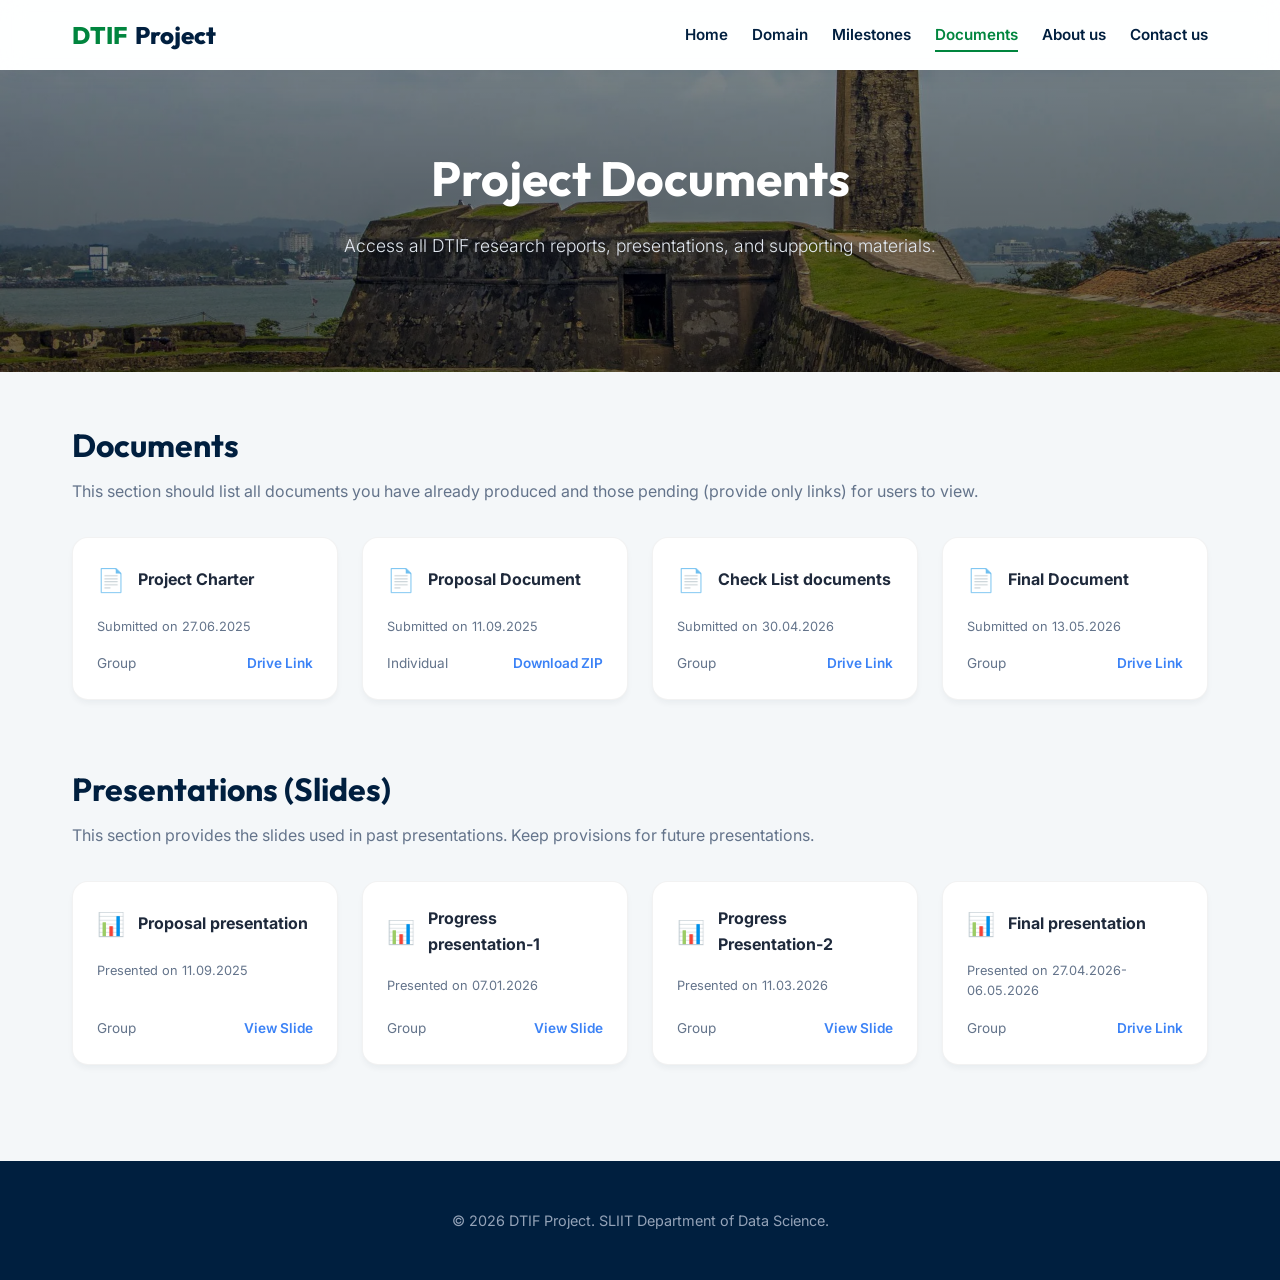
==== pages/documents.html @ 7b0bd9ae "Initial Commit" ====
<!DOCTYPE html>
<html lang="en">
<head>
    <meta charset="UTF-8">
    <meta name="viewport" content="width=device-width, initial-scale=1.0">
    <title>Documents - DTIF Project</title>
    <meta name="description" content="Download project documents, reports, and references for the DTIF research project.">
    <link rel="stylesheet" href="../css/style.css">
    <style>
        .page-wrapper {
            background-color: #f4f7f9;
            min-height: calc(100vh - 70px);
            padding-bottom: 4rem;
        }
    </style>
</head>
<body>
    <header>
        <div class="nav-container">
            <div class="logo">
                <a href="../index.html" style="color: inherit; text-decoration: none; display: flex; align-items: center; gap: 0.5rem;">
                    <span>DTIF</span> Project
                </a>
            </div>
            <nav>
                <ul>
                    <li><a href="../index.html">Home</a></li>
                    <li><a href="domain.html">Domain</a></li>
                    <li><a href="milestones.html">Milestones</a></li>
                    <li><a href="documents.html" class="active">Documents</a></li>
                    <li><a href="about.html">About us</a></li>
                    <li><a href="contact.html">Contact us</a></li>
                </ul>
            </nav>
        </div>
    </header>

    <main class="page-wrapper">
        <section class="hero" style="padding: 5rem 2rem; background: linear-gradient(rgba(0, 0, 0, 0.4), rgba(0, 0, 0, 0.6)), url('../images/Galle%20Fort.jpg') center/cover no-repeat; margin-bottom: 3rem;">
            <div class="hero-content">
                <h1>Project Documents</h1>
                <p>Access all DTIF research reports, presentations, and supporting materials.</p>
            </div>
        </section>
        
        <div class="container" style="max-width: 1200px; padding: 0 2rem;">
            
            <!-- Documents Section -->
            <div class="section-header-left">
                <h2>Documents</h2>
                <p>This section should list all documents you have already produced and those pending (provide only links) for users to view.</p>
            </div>

            <div class="grid-4" style="margin-bottom: 4rem;">
                <div class="doc-card">
                    <div class="doc-header">
                        <span class="doc-icon" style="color: #ef4444;">📄</span>
                        <span class="doc-title">Project Charter</span>
                    </div>
                    <div class="doc-meta">Submitted on 27.06.2025</div>
                    <div class="doc-footer">
                        <span class="doc-type">Group</span>
                        <a href="https://drive.google.com/drive/folders/1YrnrymiERBZ9PEGFar5LaOCLIh5ThY3-?usp=sharing" target="_blank" class="doc-action">Drive Link</a>
                    </div>
                </div>

                <div class="doc-card">
                    <div class="doc-header">
                        <span class="doc-icon" style="color: #ef4444;">📄</span>
                        <span class="doc-title">Proposal Document</span>
                    </div>
                    <div class="doc-meta">Submitted on 11.09.2025</div>
                    <div class="doc-footer">
                        <span class="doc-type">Individual</span>
                        <a href="https://drive.google.com/file/d/1N73A3JQCFISx9sZa03VCXtPpNlRSC_5a/view?usp=drive_link" target="_blank" class="doc-action">Download ZIP</a>
                    </div>
                </div>

                <div class="doc-card">
                    <div class="doc-header">
                        <span class="doc-icon" style="color: #ef4444;">📄</span>
                        <span class="doc-title">Check List documents</span>
                    </div>
                    <div class="doc-meta">Submitted on 30.04.2026</div>
                    <div class="doc-footer">
                        <span class="doc-type">Group</span>
                        <a href="https://drive.google.com/drive/folders/1YrnrymiERBZ9PEGFar5LaOCLIh5ThY3-?usp=sharing" target="_blank" class="doc-action">Drive Link</a>
                    </div>
                </div>

                <div class="doc-card">
                    <div class="doc-header">
                        <span class="doc-icon" style="color: #ef4444;">📄</span>
                        <span class="doc-title">Final Document</span>
                    </div>
                    <div class="doc-meta">Submitted on 13.05.2026</div>
                    <div class="doc-footer">
                        <span class="doc-type">Group</span>
                        <a href="https://drive.google.com/drive/folders/1YrnrymiERBZ9PEGFar5LaOCLIh5ThY3-?usp=sharing" target="_blank" class="doc-action">Drive Link</a>
                    </div>
                </div>
            </div>

            <!-- Presentations Section -->
            <div class="section-header-left">
                <h2>Presentations (Slides)</h2>
                <p>This section provides the slides used in past presentations. Keep provisions for future presentations.</p>
            </div>

            <div class="grid-4" style="margin-bottom: 2rem;">
                <div class="doc-card">
                    <div class="doc-header">
                        <span class="doc-icon" style="color: #3b82f6;">📊</span>
                        <span class="doc-title">Proposal presentation</span>
                    </div>
                    <div class="doc-meta">Presented on 11.09.2025</div>
                    <div class="doc-footer">
                        <span class="doc-type">Group</span>
                        <a href="https://drive.google.com/file/d/1CwEdrPYm46HKLYc-3eiixzqxLSUnHh2m/view?usp=drive_link" target="_blank" class="doc-action">View Slide</a>
                    </div>
                </div>

                <div class="doc-card">
                    <div class="doc-header">
                        <span class="doc-icon" style="color: #3b82f6;">📊</span>
                        <span class="doc-title">Progress presentation-1</span>
                    </div>
                    <div class="doc-meta">Presented on 07.01.2026</div>
                    <div class="doc-footer">
                        <span class="doc-type">Group</span>
                        <a href="https://drive.google.com/file/d/1ZFfnsEAJdv7wQY6ah5J1buwMUg25m0e6/view?usp=drive_link" target="_blank" class="doc-action">View Slide</a>
                    </div>
                </div>

                <div class="doc-card">
                    <div class="doc-header">
                        <span class="doc-icon" style="color: #3b82f6;">📊</span>
                        <span class="doc-title">Progress Presentation-2</span>
                    </div>
                    <div class="doc-meta">Presented on 11.03.2026</div>
                    <div class="doc-footer">
                        <span class="doc-type">Group</span>
                        <a href="https://drive.google.com/file/d/1B_Tf_DKkK0R7Z92m21-TPNBjOllbfObp/view?usp=drive_link" target="_blank" class="doc-action">View Slide</a>
                    </div>
                </div>

                <div class="doc-card">
                    <div class="doc-header">
                        <span class="doc-icon" style="color: #3b82f6;">📊</span>
                        <span class="doc-title">Final presentation</span>
                    </div>
                    <div class="doc-meta">Presented on 27.04.2026-06.05.2026</div>
                    <div class="doc-footer">
                        <span class="doc-type">Group</span>
                        <a href="https://drive.google.com/drive/folders/1YrnrymiERBZ9PEGFar5LaOCLIh5ThY3-?usp=sharing" target="_blank" class="doc-action">Drive Link</a>
                    </div>
                </div>
            </div>

        </div>
    </main>

    <footer>
        <div class="container" style="padding: 1rem 2rem;">
            <p>&copy; 2026 DTIF Project. SLIIT Department of Data Science.</p>
        </div>
    </footer>
</body>
</html>
---- css/style.css ----
@import url('https://fonts.googleapis.com/css2?family=Inter:wght@300;400;600;800&family=Outfit:wght@400;700&display=swap');

:root {
    --deep-navy: #001f3f;
    --emerald-green: #00853e;
    --crisp-white: #ffffff;
    --light-bg: #f8fafc;
    --text-main: #1e293b;
    --text-muted: #64748b;
    --shadow-sm: 0 4px 6px -1px rgba(0,31,63,0.05);
    --shadow-md: 0 10px 25px -5px rgba(0,31,63,0.08);
    --shadow-lg: 0 25px 50px -12px rgba(0,31,63,0.15);
    --radius: 16px;
    --transition: all 0.4s cubic-bezier(0.16, 1, 0.3, 1);
}

* {
    margin: 0;
    padding: 0;
    box-sizing: border-box;
}

body {
    font-family: 'Inter', sans-serif;
    color: var(--text-main);
    background-color: var(--light-bg);
    line-height: 1.6;
    display: flex;
    flex-direction: column;
    min-height: 100vh;
}

h1, h2, h3, h4, h5, h6 {
    font-family: 'Outfit', sans-serif;
    color: var(--deep-navy);
}

a {
    text-decoration: none;
    color: var(--emerald-green);
    transition: var(--transition);
}

a:hover {
    color: var(--deep-navy);
    transform: translateY(-1px);
}

/* Header & Navigation */
header {
    background-color: rgba(255, 255, 255, 0.85);
    backdrop-filter: blur(12px);
    -webkit-backdrop-filter: blur(12px);
    box-shadow: 0 4px 20px rgba(0, 31, 63, 0.05);
    position: sticky;
    top: 0;
    z-index: 1000;
}

.nav-container {
    max-width: 1200px;
    margin: 0 auto;
    padding: 1rem 2rem;
    display: flex;
    justify-content: space-between;
    align-items: center;
}

.logo {
    font-family: 'Outfit', sans-serif;
    font-size: 1.5rem;
    font-weight: 800;
    color: var(--deep-navy);
    display: flex;
    align-items: center;
    gap: 0.5rem;
}

.logo span {
    color: var(--emerald-green);
}

nav ul {
    display: flex;
    list-style: none;
    gap: 1.5rem;
}

nav a {
    color: var(--deep-navy);
    font-weight: 600;
    font-size: 0.95rem;
    padding: 0.5rem 0;
    position: relative;
}

nav a::after {
    content: '';
    position: absolute;
    bottom: 0;
    left: 0;
    width: 0;
    height: 2px;
    background-color: var(--emerald-green);
    transition: var(--transition);
}

nav a:hover::after, nav a.active::after {
    width: 100%;
}

nav a.active {
    color: var(--emerald-green);
}

/* Main Layout */
main {
    flex: 1;
}

.container {
    max-width: 1200px;
    margin: 0 auto;
    padding: 3rem 2rem;
}

/* Hero Section */
.hero {
    background: linear-gradient(135deg, var(--deep-navy) 0%, #003366 100%);
    color: var(--crisp-white);
    padding: 6rem 2rem;
    text-align: center;
    position: relative;
    overflow: hidden;
}



.hero-content {
    position: relative;
    z-index: 1;
    max-width: 800px;
    margin: 0 auto;
}

.hero h1 {
    color: var(--crisp-white);
    font-size: 3rem;
    margin-bottom: 1.5rem;
    line-height: 1.2;
}

.hero p {
    font-size: 1.1rem;
    color: #e2e8f0;
    margin-bottom: 2rem;
    font-weight: 300;
}

.btn {
    display: inline-block;
    padding: 0.8rem 2rem;
    border-radius: var(--radius);
    font-weight: 600;
    text-align: center;
    cursor: pointer;
    transition: var(--transition);
    border: none;
}

.btn-primary {
    background-color: var(--emerald-green);
    color: var(--crisp-white);
}

.btn-primary:hover {
    background-color: #006b32;
    transform: translateY(-2px);
    box-shadow: var(--shadow-md);
    color: var(--crisp-white);
}

/* Sections & Cards */
.section-title {
    text-align: center;
    margin-bottom: 3rem;
    font-size: 2.2rem;
    position: relative;
    padding-bottom: 1rem;
}

.section-title::after {
    content: '';
    position: absolute;
    bottom: 0;
    left: 50%;
    transform: translateX(-50%);
    width: 60px;
    height: 3px;
    background-color: var(--emerald-green);
}

.card {
    background: var(--crisp-white);
    border-radius: var(--radius);
    padding: 2rem;
    box-shadow: var(--shadow-sm);
    transition: var(--transition);
    border: 1px solid rgba(0,31,63,0.05);
}

.card:hover {
    transform: translateY(-5px);
    box-shadow: var(--shadow-lg);
}

/* Grid Layouts */
.grid-2 { display: grid; grid-template-columns: repeat(2, 1fr); gap: 2rem; }
.grid-3 { display: grid; grid-template-columns: repeat(3, 1fr); gap: 2rem; }
.grid-4 { display: grid; grid-template-columns: repeat(auto-fill, minmax(260px, 1fr)); gap: 1.5rem; }

/* Document Cards */
.doc-card {
    background: var(--crisp-white);
    border-radius: var(--radius);
    padding: 1.5rem;
    box-shadow: var(--shadow-sm);
    border: 1px solid rgba(0,0,0,0.05);
    display: flex;
    flex-direction: column;
    transition: var(--transition);
}

.doc-card:hover {
    box-shadow: var(--shadow-md);
    transform: translateY(-2px);
}

.doc-header {
    display: flex;
    align-items: center;
    gap: 0.8rem;
    margin-bottom: 1.2rem;
}

.doc-icon {
    font-size: 1.4rem;
}

.doc-title {
    font-size: 1rem;
    font-weight: 700;
    color: var(--text-main);
}

.doc-meta {
    font-size: 0.8rem;
    color: var(--text-muted);
    margin-bottom: 1rem;
}

.doc-footer {
    display: flex;
    justify-content: space-between;
    align-items: center;
    margin-top: auto;
    font-size: 0.85rem;
}

.doc-type {
    color: var(--text-muted);
}

.doc-action {
    color: #3b82f6; /* Blue matching the image */
    font-weight: 600;
    text-decoration: none;
}

.doc-action:hover {
    text-decoration: underline;
}

.section-header-left {
    margin-bottom: 1.5rem;
    padding-bottom: 0.5rem;
}

.section-header-left h2 {
    font-size: 2rem;
    color: var(--deep-navy);
    margin-bottom: 0.5rem;
}

.section-header-left p {
    color: var(--text-muted);
    font-size: 1rem;
}

/* Domain Page specifics */
.domain-section {
    margin-bottom: 4rem;
}

.domain-section h2 {
    font-size: 1.8rem;
    margin-bottom: 1.5rem;
    color: var(--deep-navy);
    border-left: 4px solid var(--emerald-green);
    padding-left: 1rem;
}

/* Technology Grid */
.tech-grid {
    display: grid;
    grid-template-columns: repeat(auto-fill, minmax(120px, 1fr));
    gap: 2.5rem;
    justify-items: center;
    margin-top: 1rem;
    padding: 1rem;
}

.tech-icon-card {
    display: flex;
    flex-direction: column;
    align-items: center;
    gap: 1rem;
}

.tech-icon-circle {
    width: 80px;
    height: 80px;
    background-color: var(--crisp-white);
    border-radius: 50%;
    display: flex;
    justify-content: center;
    align-items: center;
    font-size: 2.8rem;
    box-shadow: 0 4px 15px rgba(0, 31, 63, 0.06);
    transition: var(--transition);
    border: 1px solid rgba(0,0,0,0.02);
}

.tech-icon-card:hover .tech-icon-circle {
    transform: translateY(-8px);
    box-shadow: 0 12px 25px rgba(0, 31, 63, 0.12);
}

.tech-icon-card span {
    font-size: 0.95rem;
    font-weight: 600;
    color: var(--text-main);
}

/* Milestones specifics (Timeline) */
.timeline {
    position: relative;
    max-width: 800px;
    margin: 0 auto;
    padding-left: 2.5rem;
}

.timeline::before {
    content: '';
    position: absolute;
    top: 0;
    bottom: 0;
    left: 0;
    width: 4px;
    background-color: #e2e8f0;
    border-radius: 4px;
}

.milestone-card {
    position: relative;
    margin-bottom: 3rem;
    background: var(--crisp-white);
    border-radius: var(--radius);
    padding: 2rem;
    box-shadow: var(--shadow-sm);
    border: 1px solid rgba(0,31,63,0.05);
}

.milestone-card::before {
    content: '';
    position: absolute;
    top: 2rem;
    left: -3.2rem;
    width: 24px;
    height: 24px;
    background-color: #cbd5e1;
    border: 4px solid var(--crisp-white);
    border-radius: 50%;
    box-shadow: var(--shadow-sm);
    z-index: 1;
    display: flex;
    align-items: center;
    justify-content: center;
    color: white;
    font-size: 0.8rem;
    font-weight: bold;
}

.milestone-card.completed::before {
    content: '✓';
    background-color: var(--emerald-green);
}

.milestone-card.ongoing::before {
    content: '⋯';
    background-color: #f59e0b;
}

.milestone-card:last-child {
    margin-bottom: 0;
}

.progress-bar {
    width: 100%;
    height: 8px;
    background-color: #e2e8f0;
    border-radius: 4px;
    margin: 1rem 0;
    overflow: hidden;
}

.progress-fill {
    height: 100%;
    background-color: var(--emerald-green);
    border-radius: 4px;
    transition: width 1s ease-out;
}

.milestone-meta {
    display: flex;
    justify-content: space-between;
    margin-bottom: 1.5rem;
    color: var(--text-muted);
    font-size: 0.95rem;
}

/* Documents & Slides */
.resource-list {
    list-style: none;
}

.resource-item {
    display: flex;
    align-items: center;
    padding: 1.2rem;
    border-bottom: 1px solid #e2e8f0;
    transition: var(--transition);
}

.resource-item:hover {
    background-color: rgba(0, 133, 62, 0.02);
}

.resource-item:last-child {
    border-bottom: none;
}

.resource-icon {
    font-size: 1.5rem;
    color: var(--deep-navy);
    margin-right: 1.5rem;
    width: 40px;
    height: 40px;
    background: rgba(0, 31, 63, 0.05);
    border-radius: 50%;
    display: flex;
    align-items: center;
    justify-content: center;
}

.resource-details {
    flex: 1;
}

.resource-title {
    font-weight: 600;
    color: var(--deep-navy);
    margin-bottom: 0.2rem;
}

.resource-status {
    font-size: 0.85rem;
    color: var(--text-muted);
}

.resource-status.pending {
    color: #f59e0b;
}

.resource-status.available {
    color: var(--emerald-green);
}

.resource-action {
    padding: 0.5rem 1rem;
    background-color: var(--crisp-white);
    border: 1px solid var(--emerald-green);
    color: var(--emerald-green);
    border-radius: var(--radius);
    font-size: 0.9rem;
    font-weight: 600;
}

.resource-action:hover {
    background-color: var(--emerald-green);
    color: var(--crisp-white);
}

.resource-action.disabled {
    border-color: #cbd5e1;
    color: #cbd5e1;
    cursor: not-allowed;
    background: transparent;
}

/* Team Section */
.team-member {
    text-align: center;
}

.member-photo {
    width: 150px;
    height: 150px;
    border-radius: 50%;
    margin: 0 auto 1.5rem;
    object-fit: cover;
    border: 4px solid var(--crisp-white);
    box-shadow: var(--shadow-md);
    background-color: #e2e8f0;
    display: flex;
    align-items: center;
    justify-content: center;
    color: var(--text-muted);
    font-size: 2rem;
}

.member-name {
    font-size: 1.2rem;
    margin-bottom: 0.5rem;
}

.member-role {
    color: var(--emerald-green);
    font-weight: 600;
    font-size: 0.9rem;
    margin-bottom: 1rem;
}

.member-contact {
    font-size: 0.9rem;
    color: var(--text-muted);
}

/* Contact Form */
.contact-wrapper {
    max-width: 800px;
    margin: 0 auto;
}

.contact-info {
    background: var(--deep-navy);
    color: var(--crisp-white);
    padding: 3rem 2rem;
    border-radius: var(--radius);
}

.contact-info h3 {
    color: var(--crisp-white);
    margin-bottom: 2rem;
}

.info-item {
    margin-bottom: 1.5rem;
}

.info-item h4 {
    color: var(--emerald-green);
    margin-bottom: 0.5rem;
    font-size: 1rem;
}

.form-group {
    margin-bottom: 1.5rem;
}

.form-group label {
    display: block;
    margin-bottom: 0.5rem;
    font-weight: 600;
    color: var(--deep-navy);
}

.form-control {
    width: 100%;
    padding: 0.8rem 1rem;
    border: 1px solid #cbd5e1;
    border-radius: var(--radius);
    font-family: inherit;
    font-size: 1rem;
    transition: var(--transition);
}

.form-control:focus {
    outline: none;
    border-color: var(--emerald-green);
    box-shadow: 0 0 0 3px rgba(0, 133, 62, 0.1);
}

textarea.form-control {
    min-height: 150px;
    resize: vertical;
}

/* Footer */
footer {
    background-color: var(--deep-navy);
    color: #94a3b8;
    padding: 2rem;
    text-align: center;
    margin-top: auto;
}

footer p {
    font-size: 0.9rem;
}

/* Animations */
@keyframes fadeIn {
    from { opacity: 0; transform: translateY(10px); }
    to { opacity: 1; transform: translateY(0); }
}

/* Homepage Specifics */
.split-section {
    display: flex;
    align-items: center;
    gap: 4rem;
    margin-bottom: 5rem;
}

.split-content {
    flex: 1;
}

.split-image {
    flex: 1;
    position: relative;
    border-radius: var(--radius);
    overflow: hidden;
    box-shadow: var(--shadow-lg);
    max-height: 400px;
}

.split-image img {
    width: 100%;
    height: 100%;
    object-fit: cover;
    display: block;
    transition: transform 0.7s ease;
}

.split-image:hover img {
    transform: scale(1.05);
}

.stat-grid {
    display: grid;
    grid-template-columns: repeat(4, 1fr);
    gap: 1.5rem;
    margin: 4rem 0;
}

.stat-box {
    background: linear-gradient(135deg, var(--deep-navy) 0%, #003366 100%);
    color: var(--crisp-white);
    padding: 2rem 1.5rem;
    border-radius: var(--radius);
    text-align: center;
    box-shadow: var(--shadow-md);
    transition: var(--transition);
}

.stat-box:hover {
    transform: translateY(-5px);
    box-shadow: var(--shadow-lg);
}

.stat-value {
    font-size: 2.5rem;
    font-weight: 800;
    color: var(--emerald-green);
    margin-bottom: 0.5rem;
    font-family: 'Outfit', sans-serif;
}

.stat-label {
    font-size: 0.95rem;
    color: #e2e8f0;
    font-weight: 300;
}

/* Responsive */
@media (max-width: 992px) {
    .grid-4 { grid-template-columns: repeat(2, 1fr); }
    .contact-wrapper { grid-template-columns: 1fr; }
    .split-section { flex-direction: column; gap: 2rem; }
    .stat-grid { grid-template-columns: repeat(2, 1fr); gap: 1rem; }
}

@media (max-width: 768px) {
    .nav-container { flex-direction: column; gap: 1rem; }
    .grid-2, .grid-3 { grid-template-columns: 1fr; }
    .hero h1 { font-size: 2.2rem; }
    .stat-grid { grid-template-columns: 1fr; }
}
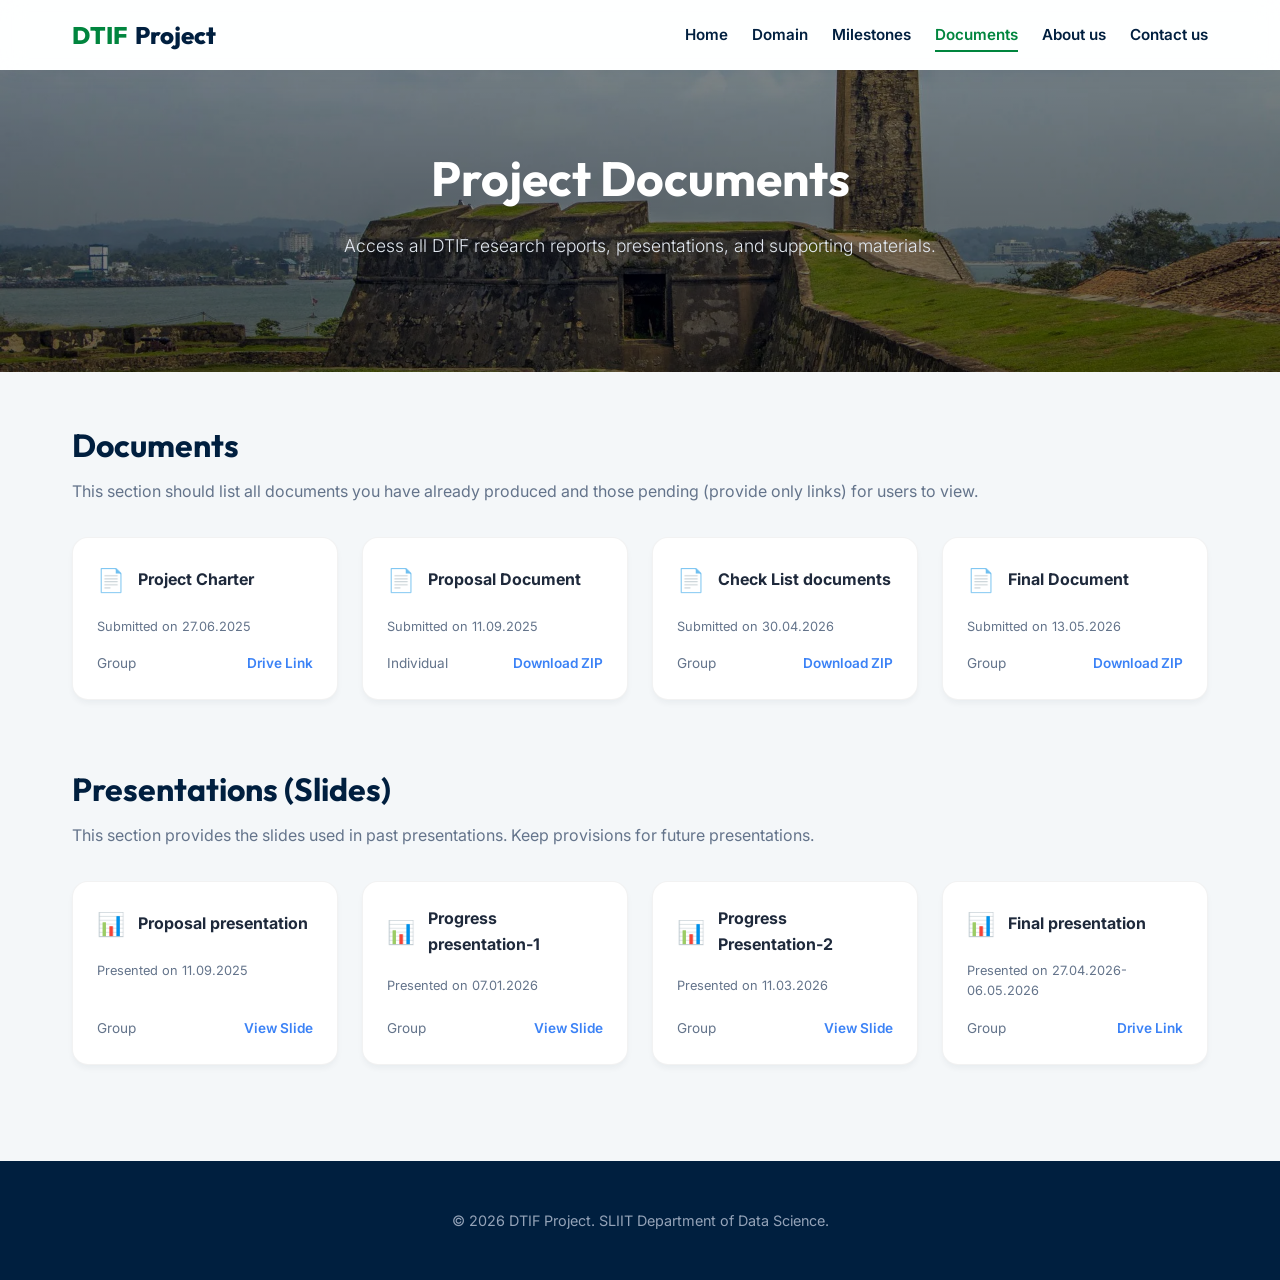
==== commit 5256539a: "Changed Links" ====
--- a/pages/documents.html
+++ b/pages/documents.html
@@ -1,10 +1,12 @@
 <!DOCTYPE html>
 <html lang="en">
+
 <head>
     <meta charset="UTF-8">
     <meta name="viewport" content="width=device-width, initial-scale=1.0">
     <title>Documents - DTIF Project</title>
-    <meta name="description" content="Download project documents, reports, and references for the DTIF research project.">
+    <meta name="description"
+        content="Download project documents, reports, and references for the DTIF research project.">
     <link rel="stylesheet" href="../css/style.css">
     <style>
         .page-wrapper {
@@ -14,11 +16,13 @@
         }
     </style>
 </head>
+
 <body>
     <header>
         <div class="nav-container">
             <div class="logo">
-                <a href="../index.html" style="color: inherit; text-decoration: none; display: flex; align-items: center; gap: 0.5rem;">
+                <a href="../index.html"
+                    style="color: inherit; text-decoration: none; display: flex; align-items: center; gap: 0.5rem;">
                     <span>DTIF</span> Project
                 </a>
             </div>
@@ -36,19 +40,21 @@
     </header>
 
     <main class="page-wrapper">
-        <section class="hero" style="padding: 5rem 2rem; background: linear-gradient(rgba(0, 0, 0, 0.4), rgba(0, 0, 0, 0.6)), url('../images/Galle%20Fort.jpg') center/cover no-repeat; margin-bottom: 3rem;">
+        <section class="hero"
+            style="padding: 5rem 2rem; background: linear-gradient(rgba(0, 0, 0, 0.4), rgba(0, 0, 0, 0.6)), url('../images/Galle%20Fort.jpg') center/cover no-repeat; margin-bottom: 3rem;">
             <div class="hero-content">
                 <h1>Project Documents</h1>
                 <p>Access all DTIF research reports, presentations, and supporting materials.</p>
             </div>
         </section>
-        
+
         <div class="container" style="max-width: 1200px; padding: 0 2rem;">
-            
+
             <!-- Documents Section -->
             <div class="section-header-left">
                 <h2>Documents</h2>
-                <p>This section should list all documents you have already produced and those pending (provide only links) for users to view.</p>
+                <p>This section should list all documents you have already produced and those pending (provide only
+                    links) for users to view.</p>
             </div>
 
             <div class="grid-4" style="margin-bottom: 4rem;">
@@ -60,7 +66,8 @@
                     <div class="doc-meta">Submitted on 27.06.2025</div>
                     <div class="doc-footer">
                         <span class="doc-type">Group</span>
-                        <a href="https://drive.google.com/drive/folders/1YrnrymiERBZ9PEGFar5LaOCLIh5ThY3-?usp=sharing" target="_blank" class="doc-action">Drive Link</a>
+                        <a href="https://drive.google.com/drive/folders/1YrnrymiERBZ9PEGFar5LaOCLIh5ThY3-?usp=sharing"
+                            target="_blank" class="doc-action">Drive Link</a>
                     </div>
                 </div>
 
@@ -72,7 +79,8 @@
                     <div class="doc-meta">Submitted on 11.09.2025</div>
                     <div class="doc-footer">
                         <span class="doc-type">Individual</span>
-                        <a href="https://drive.google.com/file/d/1N73A3JQCFISx9sZa03VCXtPpNlRSC_5a/view?usp=drive_link" target="_blank" class="doc-action">Download ZIP</a>
+                        <a href="https://drive.google.com/file/d/1N73A3JQCFISx9sZa03VCXtPpNlRSC_5a/view?usp=drive_link"
+                            target="_blank" class="doc-action">Download ZIP</a>
                     </div>
                 </div>
 
@@ -84,7 +92,8 @@
                     <div class="doc-meta">Submitted on 30.04.2026</div>
                     <div class="doc-footer">
                         <span class="doc-type">Group</span>
-                        <a href="https://drive.google.com/drive/folders/1YrnrymiERBZ9PEGFar5LaOCLIh5ThY3-?usp=sharing" target="_blank" class="doc-action">Drive Link</a>
+                        <a href="https://drive.google.com/file/d/1Ao1mskz1_g5CYGWL2aA1GTxy5RwAN06r/view?usp=sharing"
+                            target="_blank" class="doc-action">Download ZIP</a>
                     </div>
                 </div>
 
@@ -96,7 +105,8 @@
                     <div class="doc-meta">Submitted on 13.05.2026</div>
                     <div class="doc-footer">
                         <span class="doc-type">Group</span>
-                        <a href="https://drive.google.com/drive/folders/1YrnrymiERBZ9PEGFar5LaOCLIh5ThY3-?usp=sharing" target="_blank" class="doc-action">Drive Link</a>
+                        <a href="https://drive.google.com/file/d/1qXJQTjjgJ9Sko0Yw4SBxYKa9HXHenVhU/view?usp=drive_link"
+                            target="_blank" class="doc-action">Download ZIP</a>
                     </div>
                 </div>
             </div>
@@ -104,7 +114,8 @@
             <!-- Presentations Section -->
             <div class="section-header-left">
                 <h2>Presentations (Slides)</h2>
-                <p>This section provides the slides used in past presentations. Keep provisions for future presentations.</p>
+                <p>This section provides the slides used in past presentations. Keep provisions for future
+                    presentations.</p>
             </div>
 
             <div class="grid-4" style="margin-bottom: 2rem;">
@@ -116,7 +127,8 @@
                     <div class="doc-meta">Presented on 11.09.2025</div>
                     <div class="doc-footer">
                         <span class="doc-type">Group</span>
-                        <a href="https://drive.google.com/file/d/1CwEdrPYm46HKLYc-3eiixzqxLSUnHh2m/view?usp=drive_link" target="_blank" class="doc-action">View Slide</a>
+                        <a href="https://drive.google.com/file/d/1CwEdrPYm46HKLYc-3eiixzqxLSUnHh2m/view?usp=drive_link"
+                            target="_blank" class="doc-action">View Slide</a>
                     </div>
                 </div>
 
@@ -128,7 +140,8 @@
                     <div class="doc-meta">Presented on 07.01.2026</div>
                     <div class="doc-footer">
                         <span class="doc-type">Group</span>
-                        <a href="https://drive.google.com/file/d/1ZFfnsEAJdv7wQY6ah5J1buwMUg25m0e6/view?usp=drive_link" target="_blank" class="doc-action">View Slide</a>
+                        <a href="https://drive.google.com/file/d/1ZFfnsEAJdv7wQY6ah5J1buwMUg25m0e6/view?usp=drive_link"
+                            target="_blank" class="doc-action">View Slide</a>
                     </div>
                 </div>
 
@@ -140,7 +153,8 @@
                     <div class="doc-meta">Presented on 11.03.2026</div>
                     <div class="doc-footer">
                         <span class="doc-type">Group</span>
-                        <a href="https://drive.google.com/file/d/1B_Tf_DKkK0R7Z92m21-TPNBjOllbfObp/view?usp=drive_link" target="_blank" class="doc-action">View Slide</a>
+                        <a href="https://drive.google.com/file/d/1B_Tf_DKkK0R7Z92m21-TPNBjOllbfObp/view?usp=drive_link"
+                            target="_blank" class="doc-action">View Slide</a>
                     </div>
                 </div>
 
@@ -152,7 +166,8 @@
                     <div class="doc-meta">Presented on 27.04.2026-06.05.2026</div>
                     <div class="doc-footer">
                         <span class="doc-type">Group</span>
-                        <a href="https://drive.google.com/drive/folders/1YrnrymiERBZ9PEGFar5LaOCLIh5ThY3-?usp=sharing" target="_blank" class="doc-action">Drive Link</a>
+                        <a href="https://drive.google.com/drive/folders/1YrnrymiERBZ9PEGFar5LaOCLIh5ThY3-?usp=sharing"
+                            target="_blank" class="doc-action">Drive Link</a>
                     </div>
                 </div>
             </div>
@@ -166,4 +181,5 @@
         </div>
     </footer>
 </body>
-</html>
+
+</html>
